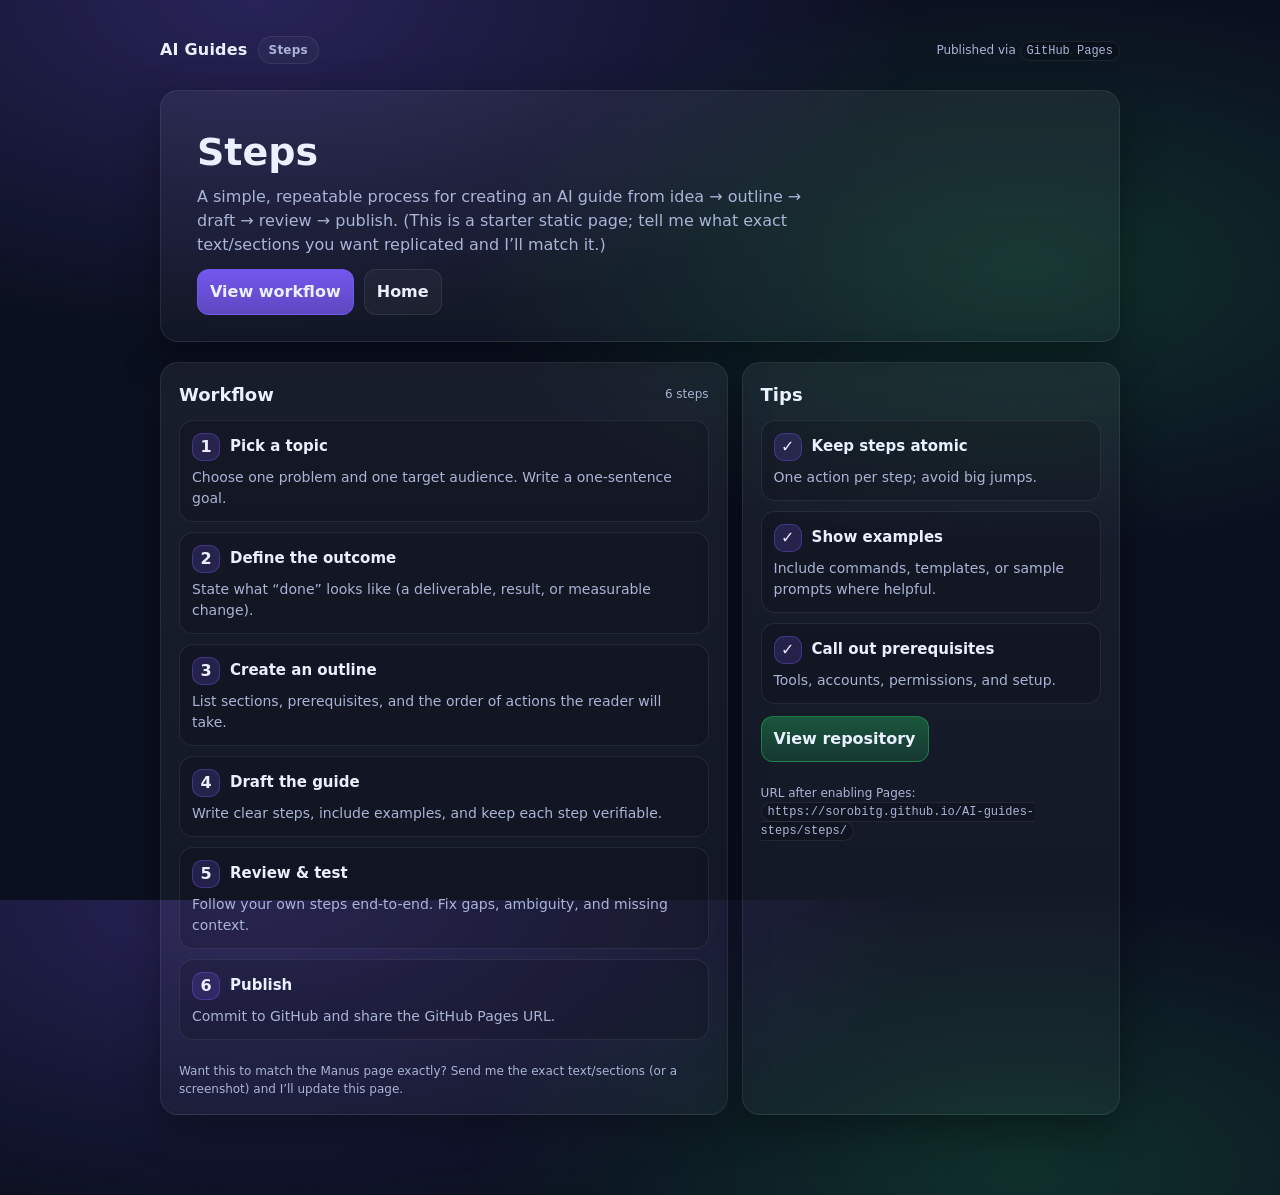
==== steps/index.html @ 9426a4dc "Add GitHub Pages static site and /steps page" ====
<!doctype html>
<html lang="en">
  <head>
    <meta charset="utf-8" />
    <meta name="viewport" content="width=device-width,initial-scale=1" />
    <title>AI Guides – Steps</title>
    <meta name="description" content="Step-by-step workflow for creating AI guides." />
    <link rel="stylesheet" href="../assets/style.css" />
  </head>
  <body>
    <div class="wrap">
      <div class="topbar">
        <div class="brand">
          <span>AI Guides</span>
          <span class="badge">Steps</span>
        </div>
        <div class="small">Published via <span class="code">GitHub Pages</span></div>
      </div>

      <div class="card hero">
        <div class="inner">
          <h1 class="h1">Steps</h1>
          <p class="sub">
            A simple, repeatable process for creating an AI guide from idea → outline → draft → review → publish.
            (This is a starter static page; tell me what exact text/sections you want replicated and I’ll match it.)
          </p>
          <div class="actions">
            <a class="btn primary" href="#workflow">View workflow</a>
            <a class="btn" href="../">Home</a>
          </div>
        </div>
      </div>

      <div class="grid" id="workflow">
        <div class="card">
          <div class="inner">
            <div class="section-title"><h2>Workflow</h2><span class="small">6 steps</span></div>
            <ol class="steps">
              <li class="step">
                <div class="k"><div class="num">1</div><h3>Pick a topic</h3></div>
                <p>Choose one problem and one target audience. Write a one-sentence goal.</p>
              </li>
              <li class="step">
                <div class="k"><div class="num">2</div><h3>Define the outcome</h3></div>
                <p>State what “done” looks like (a deliverable, result, or measurable change).</p>
              </li>
              <li class="step">
                <div class="k"><div class="num">3</div><h3>Create an outline</h3></div>
                <p>List sections, prerequisites, and the order of actions the reader will take.</p>
              </li>
              <li class="step">
                <div class="k"><div class="num">4</div><h3>Draft the guide</h3></div>
                <p>Write clear steps, include examples, and keep each step verifiable.</p>
              </li>
              <li class="step">
                <div class="k"><div class="num">5</div><h3>Review & test</h3></div>
                <p>Follow your own steps end-to-end. Fix gaps, ambiguity, and missing context.</p>
              </li>
              <li class="step">
                <div class="k"><div class="num">6</div><h3>Publish</h3></div>
                <p>Commit to GitHub and share the GitHub Pages URL.</p>
              </li>
            </ol>
            <div class="footer">
              Want this to match the Manus page exactly? Send me the exact text/sections (or a screenshot) and I’ll update this page.
            </div>
          </div>
        </div>

        <div class="card">
          <div class="inner">
            <div class="section-title"><h2>Tips</h2></div>
            <ul class="steps" style="list-style:none">
              <li class="step"><div class="k"><div class="num">✓</div><h3>Keep steps atomic</h3></div><p>One action per step; avoid big jumps.</p></li>
              <li class="step"><div class="k"><div class="num">✓</div><h3>Show examples</h3></div><p>Include commands, templates, or sample prompts where helpful.</p></li>
              <li class="step"><div class="k"><div class="num">✓</div><h3>Call out prerequisites</h3></div><p>Tools, accounts, permissions, and setup.</p></li>
            </ul>
            <div class="actions">
              <a class="btn secondary" href="https://github.com/sorobitg/AI-guides-steps">View repository</a>
            </div>
            <div class="footer">
              URL after enabling Pages: <span class="code">https://sorobitg.github.io/AI-guides-steps/steps/</span>
            </div>
          </div>
        </div>
      </div>
    </div>
  </body>
</html>
---- assets/style.css ----
:root{--bg:#0b1020;--card:#0f1733;--text:#eaf0ff;--muted:#a9b4d6;--accent:#7c5cff;--accent2:#22c55e;--border:rgba(255,255,255,.08);--shadow:0 14px 40px rgba(0,0,0,.35)}*{box-sizing:border-box}html,body{height:100%}body{margin:0;font-family:ui-sans-serif,system-ui,-apple-system,Segoe UI,Roboto,Helvetica,Arial;line-height:1.5;background:radial-gradient(1200px 600px at 20% 0%,rgba(124,92,255,.25),transparent 55%),radial-gradient(1000px 500px at 80% 30%,rgba(34,197,94,.18),transparent 55%),var(--bg);color:var(--text)}a{color:inherit}.wrap{max-width:1000px;margin:0 auto;padding:36px 20px 80px}.topbar{display:flex;align-items:center;justify-content:space-between;gap:16px;margin-bottom:26px}.brand{display:flex;align-items:center;gap:10px;font-weight:800;letter-spacing:.2px}.badge{font-size:12px;color:var(--muted);border:1px solid var(--border);padding:4px 10px;border-radius:999px;background:rgba(255,255,255,.03)}.hero{padding:22px 18px 10px;margin-bottom:14px}.h1{font-size:38px;line-height:1.15;margin:0 0 10px}.sub{color:var(--muted);margin:0;max-width:62ch}.grid{display:grid;grid-template-columns:1fr;gap:14px;margin-top:20px}@media(min-width:860px){.grid{grid-template-columns:1.2fr .8fr}}.card{background:linear-gradient(180deg,rgba(255,255,255,.06),rgba(255,255,255,.03));border:1px solid var(--border);border-radius:18px;box-shadow:var(--shadow)}.card .inner{padding:18px 18px 16px}.section-title{display:flex;align-items:center;justify-content:space-between;gap:12px;margin:0 0 12px}.section-title h2{font-size:18px;margin:0}.steps{list-style:none;margin:0;padding:0;display:flex;flex-direction:column;gap:10px}.step{padding:12px 12px;border-radius:14px;border:1px solid var(--border);background:rgba(0,0,0,.15)}.step .k{display:flex;align-items:center;gap:10px;margin-bottom:6px}.num{width:28px;height:28px;border-radius:10px;background:rgba(124,92,255,.18);display:grid;place-items:center;border:1px solid rgba(124,92,255,.35);font-weight:700}.step h3{margin:0;font-size:15px}.step p{margin:0;color:var(--muted);font-size:14px}.actions{display:flex;flex-wrap:wrap;gap:10px;margin-top:12px}.btn{display:inline-flex;align-items:center;justify-content:center;gap:8px;padding:10px 12px;border-radius:12px;border:1px solid var(--border);background:rgba(255,255,255,.04);text-decoration:none;font-weight:650}.btn.primary{background:linear-gradient(180deg,rgba(124,92,255,.92),rgba(124,92,255,.70));border-color:rgba(124,92,255,.65)}.btn.secondary{background:linear-gradient(180deg,rgba(34,197,94,.35),rgba(34,197,94,.18));border-color:rgba(34,197,94,.45)}.small{font-size:12px;color:var(--muted)}.footer{margin-top:22px;color:var(--muted);font-size:12px}.code{font-family:ui-monospace,SFMono-Regular,Menlo,Monaco,Consolas,monospace;font-size:12px;padding:2px 6px;border:1px solid var(--border);border-radius:10px;background:rgba(0,0,0,.20)}
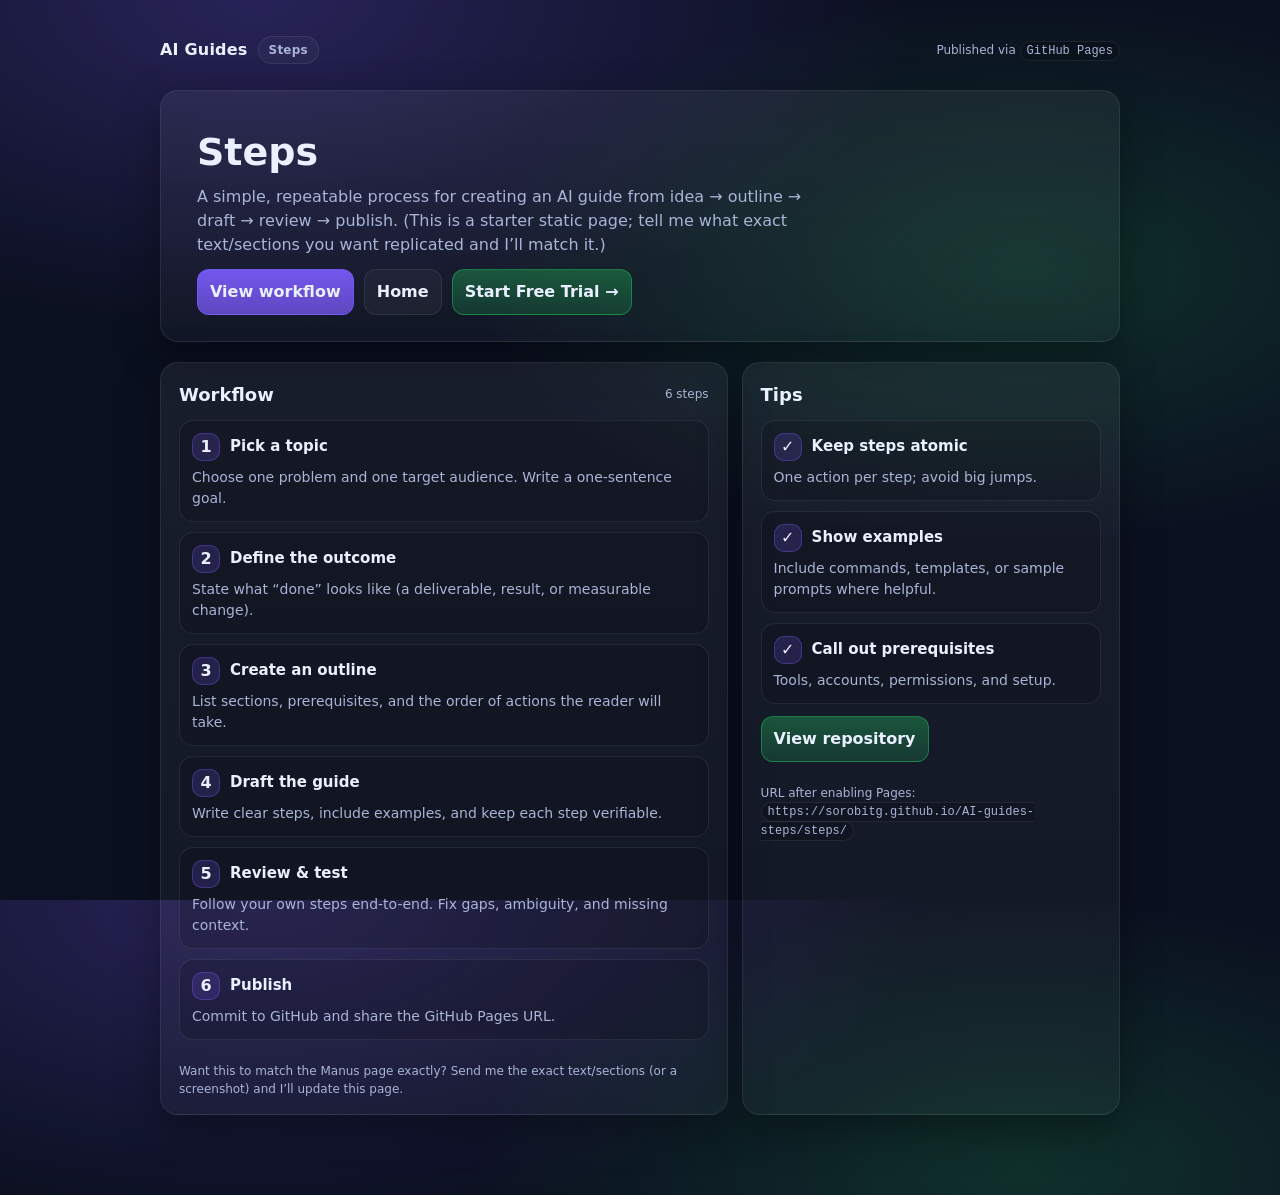
==== commit 2a045d91: "Add GoHighLevel Start Free Trial link to steps page Agent-Logs-Url: https://github.com/sorobitg/AI-g" ====
--- a/steps/index.html
+++ b/steps/index.html
@@ -27,6 +27,7 @@
           <div class="actions">
             <a class="btn primary" href="#workflow">View workflow</a>
             <a class="btn" href="../">Home</a>
+            <a class="btn secondary" href="https://www.gohighlevel.com/?fp_ref=praos-group87" target="_blank" rel="noopener noreferrer">Start Free Trial →</a>
           </div>
         </div>
       </div>
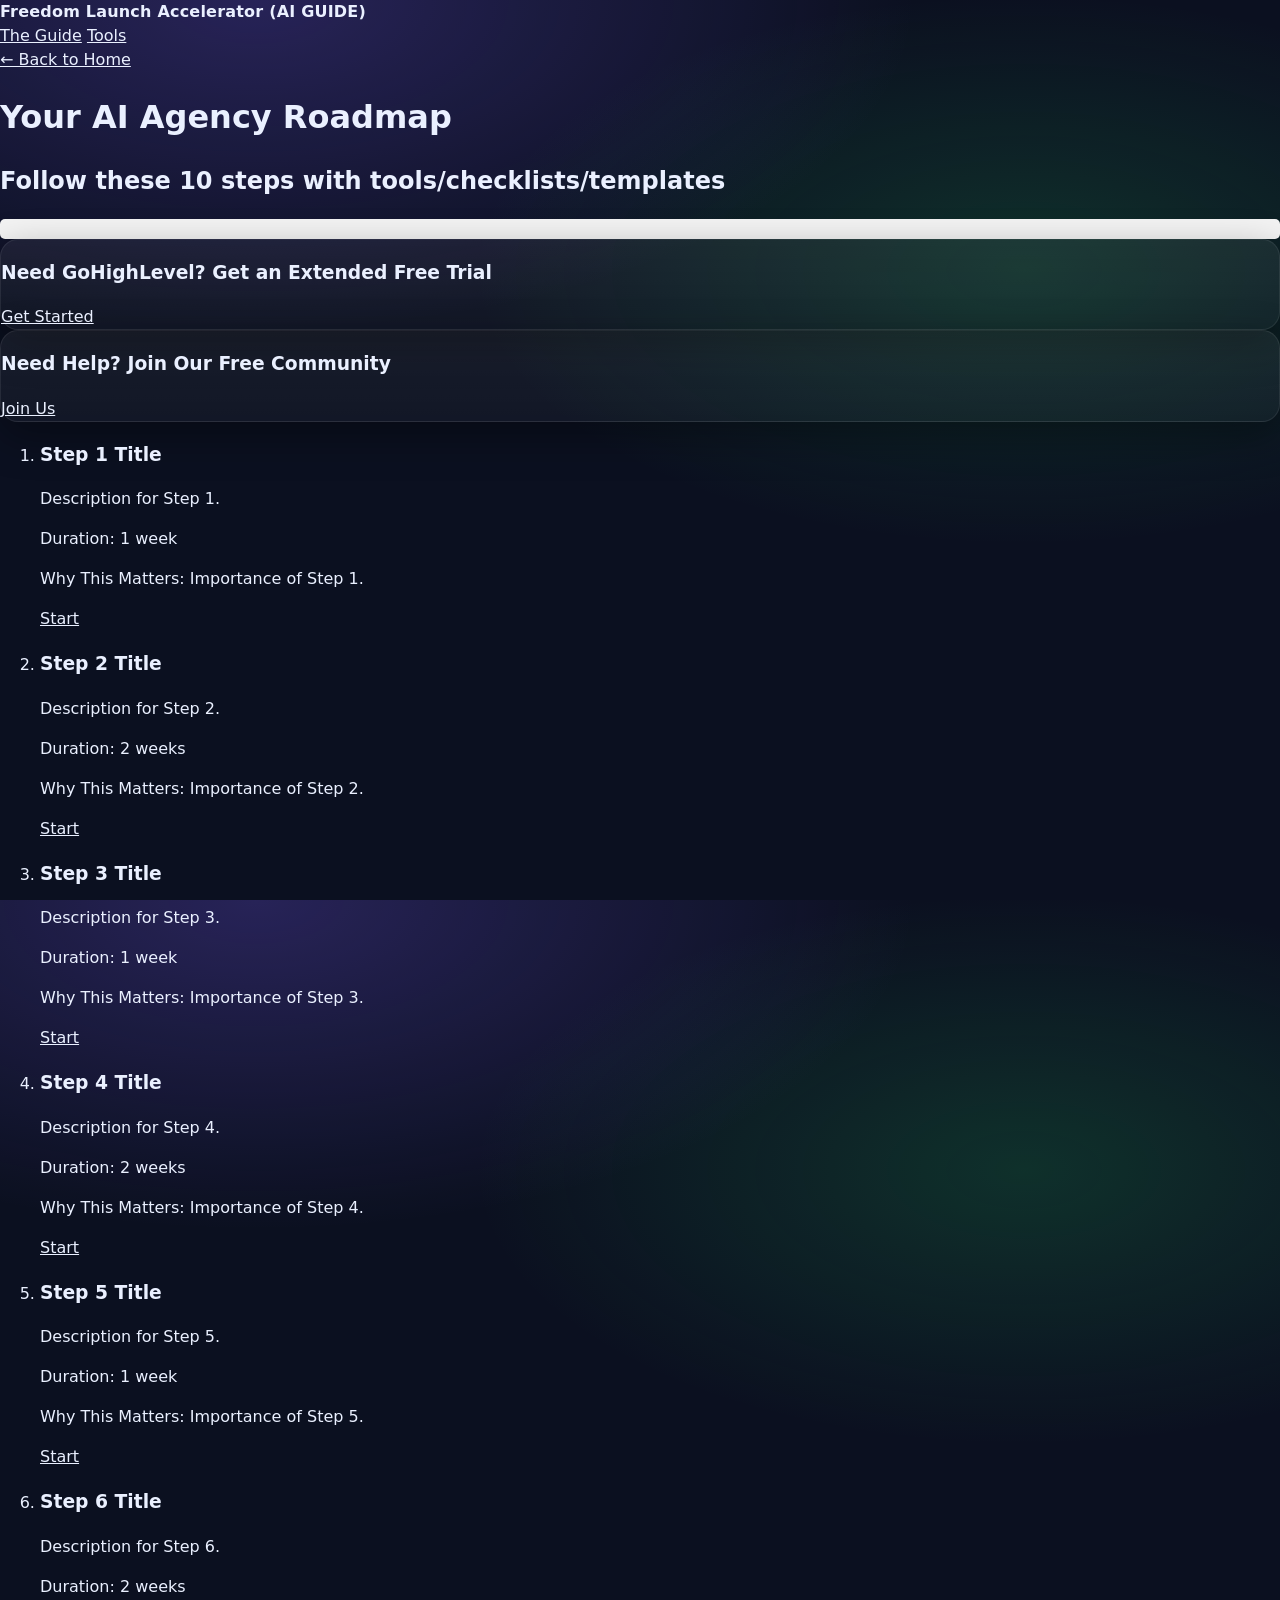
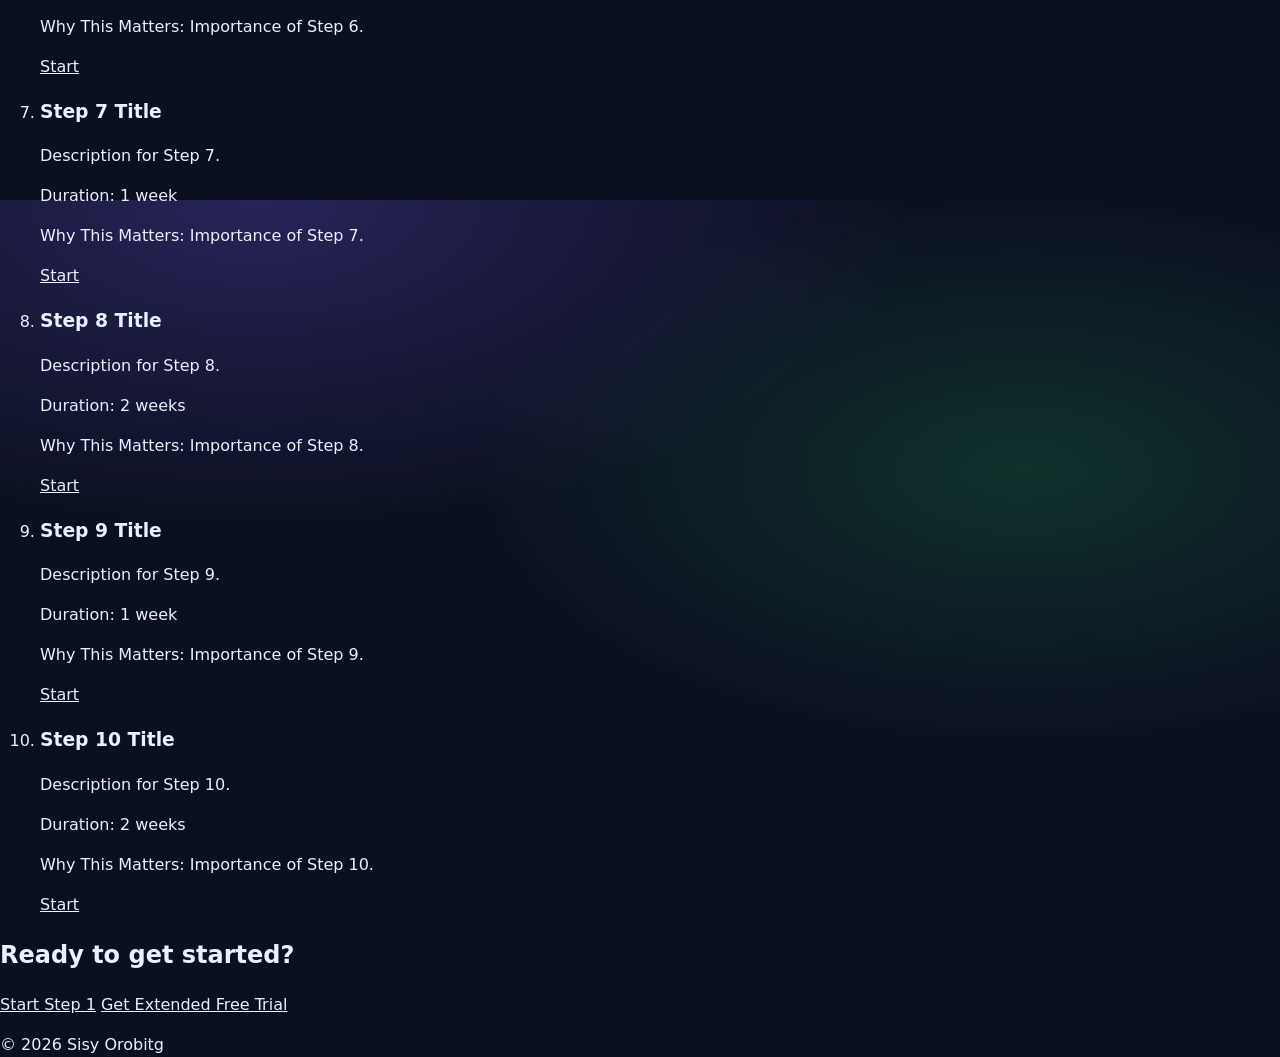
==== commit 455ec844: "Update steps/index.html with AI Agency Roadmap content" ====
--- a/steps/index.html
+++ b/steps/index.html
@@ -1,90 +1,130 @@
-<!doctype html>
+<!DOCTYPE html>
 <html lang="en">
-  <head>
-    <meta charset="utf-8" />
-    <meta name="viewport" content="width=device-width,initial-scale=1" />
-    <title>AI Guides – Steps</title>
-    <meta name="description" content="Step-by-step workflow for creating AI guides." />
-    <link rel="stylesheet" href="../assets/style.css" />
-  </head>
-  <body>
-    <div class="wrap">
-      <div class="topbar">
-        <div class="brand">
-          <span>AI Guides</span>
-          <span class="badge">Steps</span>
-        </div>
-        <div class="small">Published via <span class="code">GitHub Pages</span></div>
-      </div>
+<head>
+    <meta charset="UTF-8">
+    <meta name="viewport" content="width=device-width, initial-scale=1.0">
+    <link rel="stylesheet" href="../assets/style.css">
+    <title>Your AI Agency Roadmap</title>
+    <style>
+        .progress {
+            width: 100%;
+            background-color: #f3f3f3;
+            border-radius: 5px;
+            overflow: hidden;
+        }
+        .progress-bar {
+            width: 0%;
+            height: 20px;
+            background-color: #4caf50;
+        }
+    </style>
+</head>
+<body>
+    <header>
+        <div class="brand">Freedom Launch Accelerator (AI GUIDE)</div>
+        <nav>
+            <a href="#">The Guide</a>
+            <a href="#">Tools</a>
+        </nav>
+    </header>
+    <a href="../">← Back to Home</a>
 
-      <div class="card hero">
-        <div class="inner">
-          <h1 class="h1">Steps</h1>
-          <p class="sub">
-            A simple, repeatable process for creating an AI guide from idea → outline → draft → review → publish.
-            (This is a starter static page; tell me what exact text/sections you want replicated and I’ll match it.)
-          </p>
-          <div class="actions">
-            <a class="btn primary" href="#workflow">View workflow</a>
-            <a class="btn" href="../">Home</a>
-            <a class="btn secondary" href="https://www.gohighlevel.com/?fp_ref=praos-group87" target="_blank" rel="noopener noreferrer">Start Free Trial →</a>
-          </div>
-        </div>
-      </div>
+    <h1>Your AI Agency Roadmap</h1>
+    <h2>Follow these 10 steps with tools/checklists/templates</h2>
+    <div class="progress">
+        <div class="progress-bar" style="width: 0%;"></div>
+    </div>
 
-      <div class="grid" id="workflow">
-        <div class="card">
-          <div class="inner">
-            <div class="section-title"><h2>Workflow</h2><span class="small">6 steps</span></div>
-            <ol class="steps">
-              <li class="step">
-                <div class="k"><div class="num">1</div><h3>Pick a topic</h3></div>
-                <p>Choose one problem and one target audience. Write a one-sentence goal.</p>
-              </li>
-              <li class="step">
-                <div class="k"><div class="num">2</div><h3>Define the outcome</h3></div>
-                <p>State what “done” looks like (a deliverable, result, or measurable change).</p>
-              </li>
-              <li class="step">
-                <div class="k"><div class="num">3</div><h3>Create an outline</h3></div>
-                <p>List sections, prerequisites, and the order of actions the reader will take.</p>
-              </li>
-              <li class="step">
-                <div class="k"><div class="num">4</div><h3>Draft the guide</h3></div>
-                <p>Write clear steps, include examples, and keep each step verifiable.</p>
-              </li>
-              <li class="step">
-                <div class="k"><div class="num">5</div><h3>Review & test</h3></div>
-                <p>Follow your own steps end-to-end. Fix gaps, ambiguity, and missing context.</p>
-              </li>
-              <li class="step">
-                <div class="k"><div class="num">6</div><h3>Publish</h3></div>
-                <p>Commit to GitHub and share the GitHub Pages URL.</p>
-              </li>
-            </ol>
-            <div class="footer">
-              Want this to match the Manus page exactly? Send me the exact text/sections (or a screenshot) and I’ll update this page.
-            </div>
-          </div>
-        </div>
+    <div class="card">
+        <h3>Need GoHighLevel? Get an Extended Free Trial</h3>
+        <a href="https://www.gohighlevel.com/?fp_ref=praos-group87" class="button">Get Started</a>
+    </div>
+    <div class="card">
+        <h3>Need Help? Join Our Free Community</h3>
+        <a href="#" class="button">Join Us</a>
+    </div>
 
-        <div class="card">
-          <div class="inner">
-            <div class="section-title"><h2>Tips</h2></div>
-            <ul class="steps" style="list-style:none">
-              <li class="step"><div class="k"><div class="num">✓</div><h3>Keep steps atomic</h3></div><p>One action per step; avoid big jumps.</p></li>
-              <li class="step"><div class="k"><div class="num">✓</div><h3>Show examples</h3></div><p>Include commands, templates, or sample prompts where helpful.</p></li>
-              <li class="step"><div class="k"><div class="num">✓</div><h3>Call out prerequisites</h3></div><p>Tools, accounts, permissions, and setup.</p></li>
-            </ul>
-            <div class="actions">
-              <a class="btn secondary" href="https://github.com/sorobitg/AI-guides-steps">View repository</a>
-            </div>
-            <div class="footer">
-              URL after enabling Pages: <span class="code">https://sorobitg.github.io/AI-guides-steps/steps/</span>
-            </div>
-          </div>
-        </div>
-      </div>
-    </div>
-  </body>
+    <ol>
+        <li>
+            <h3>Step 1 Title</h3>
+            <p>Description for Step 1.</p>
+            <p>Duration: 1 week</p>
+            <p>Why This Matters: Importance of Step 1.</p>
+            <a href="#" class="button">Start</a>
+        </li>
+        <li>
+            <h3>Step 2 Title</h3>
+            <p>Description for Step 2.</p>
+            <p>Duration: 2 weeks</p>
+            <p>Why This Matters: Importance of Step 2.</p>
+            <a href="#" class="button">Start</a>
+        </li>
+        <li>
+            <h3>Step 3 Title</h3>
+            <p>Description for Step 3.</p>
+            <p>Duration: 1 week</p>
+            <p>Why This Matters: Importance of Step 3.</p>
+            <a href="#" class="button">Start</a>
+        </li>
+        <li>
+            <h3>Step 4 Title</h3>
+            <p>Description for Step 4.</p>
+            <p>Duration: 2 weeks</p>
+            <p>Why This Matters: Importance of Step 4.</p>
+            <a href="#" class="button">Start</a>
+        </li>
+        <li>
+            <h3>Step 5 Title</h3>
+            <p>Description for Step 5.</p>
+            <p>Duration: 1 week</p>
+            <p>Why This Matters: Importance of Step 5.</p>
+            <a href="#" class="button">Start</a>
+        </li>
+        <li>
+            <h3>Step 6 Title</h3>
+            <p>Description for Step 6.</p>
+            <p>Duration: 2 weeks</p>
+            <p>Why This Matters: Importance of Step 6.</p>
+            <a href="#" class="button">Start</a>
+        </li>
+        <li>
+            <h3>Step 7 Title</h3>
+            <p>Description for Step 7.</p>
+            <p>Duration: 1 week</p>
+            <p>Why This Matters: Importance of Step 7.</p>
+            <a href="#" class="button">Start</a>
+        </li>
+        <li>
+            <h3>Step 8 Title</h3>
+            <p>Description for Step 8.</p>
+            <p>Duration: 2 weeks</p>
+            <p>Why This Matters: Importance of Step 8.</p>
+            <a href="#" class="button">Start</a>
+        </li>
+        <li>
+            <h3>Step 9 Title</h3>
+            <p>Description for Step 9.</p>
+            <p>Duration: 1 week</p>
+            <p>Why This Matters: Importance of Step 9.</p>
+            <a href="#" class="button">Start</a>
+        </li>
+        <li>
+            <h3>Step 10 Title</h3>
+            <p>Description for Step 10.</p>
+            <p>Duration: 2 weeks</p>
+            <p>Why This Matters: Importance of Step 10.</p>
+            <a href="#" class="button">Start</a>
+        </li>
+    </ol>
+
+    <section>
+        <h2>Ready to get started?</h2>
+        <a href="#" class="button">Start Step 1</a>
+        <a href="https://www.gohighlevel.com/?fp_ref=praos-group87" class="button">Get Extended Free Trial</a>
+    </section>
+
+    <footer>
+        <p>© 2026 Sisy Orobitg</p>
+    </footer>
+</body>
 </html>
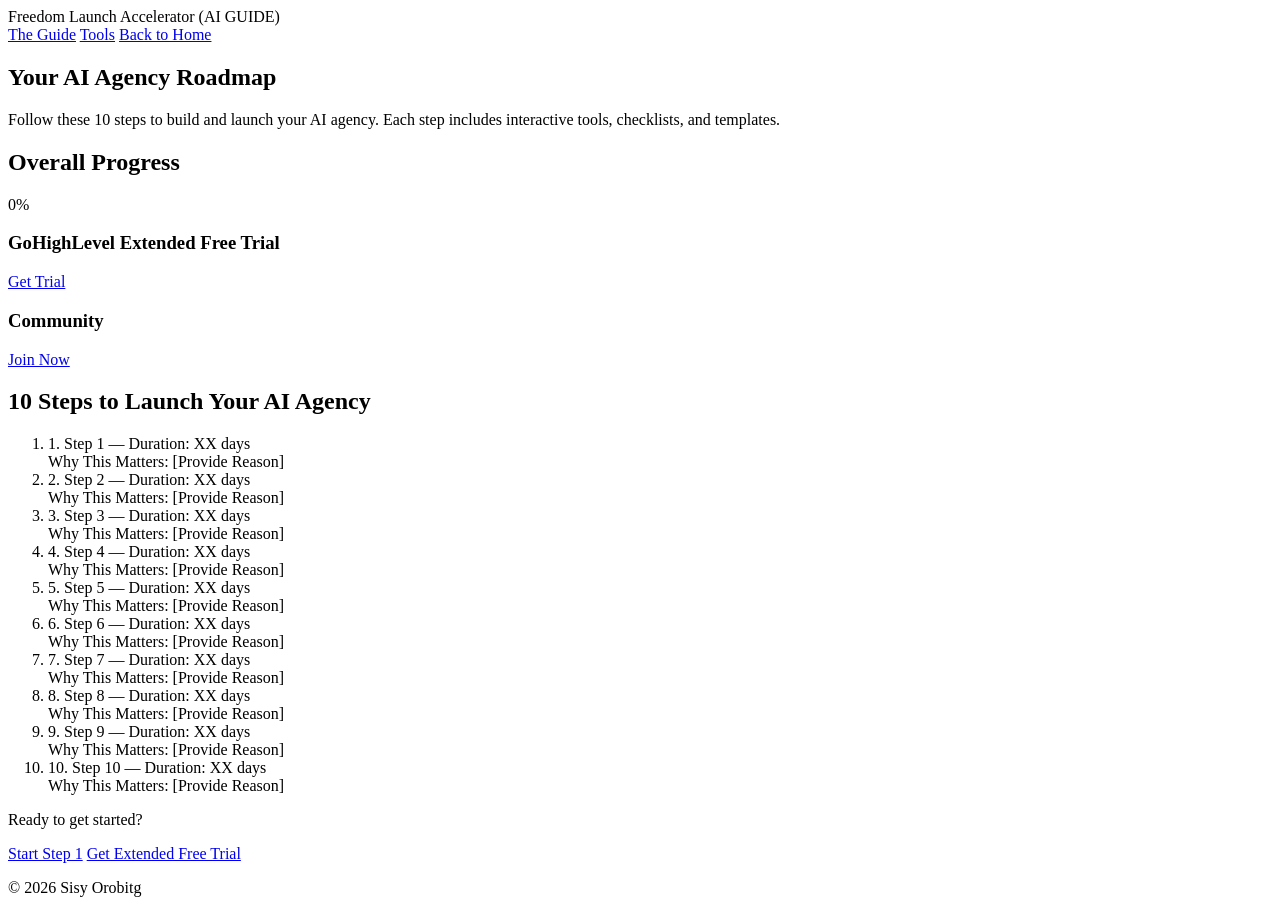
==== commit 73ef3e65: "Updated steps/index.html with redesigned static HTML page." ====
--- a/steps/index.html
+++ b/steps/index.html
@@ -3,128 +3,62 @@
 <head>
     <meta charset="UTF-8">
     <meta name="viewport" content="width=device-width, initial-scale=1.0">
-    <link rel="stylesheet" href="../assets/style.css">
-    <title>Your AI Agency Roadmap</title>
-    <style>
-        .progress {
-            width: 100%;
-            background-color: #f3f3f3;
-            border-radius: 5px;
-            overflow: hidden;
-        }
-        .progress-bar {
-            width: 0%;
-            height: 20px;
-            background-color: #4caf50;
-        }
-    </style>
+    <link rel="stylesheet" href="assets/style.css">
+    <title>Freedom Launch Accelerator (AI GUIDE)</title>
 </head>
 <body>
-    <header>
-        <div class="brand">Freedom Launch Accelerator (AI GUIDE)</div>
-        <nav>
-            <a href="#">The Guide</a>
-            <a href="#">Tools</a>
-        </nav>
-    </header>
-    <a href="../">← Back to Home</a>
-
-    <h1>Your AI Agency Roadmap</h1>
-    <h2>Follow these 10 steps with tools/checklists/templates</h2>
-    <div class="progress">
-        <div class="progress-bar" style="width: 0%;"></div>
+    <div class="wrap">
+        <header class="topbar">
+            <div class="brand">Freedom Launch Accelerator (AI GUIDE)</div>
+            <nav>
+                <a href="#">The Guide</a>
+                <a href="#">Tools</a>
+                <a href="/">Back to Home</a>
+            </nav>
+        </header>
+        <main>
+            <section class="hero">
+                <h1 class="h1">Your AI Agency Roadmap</h1>
+                <p class="sub">Follow these 10 steps to build and launch your AI agency. Each step includes interactive tools, checklists, and templates.</p>
+            </section>
+            <section class="progress">
+                <h2>Overall Progress</h2>
+                <p>0%</p>
+            </section>
+            <section class="cards">
+                <div class="card">
+                    <h3>GoHighLevel Extended Free Trial</h3>
+                    <a href="https://www.gohighlevel.com/?fp_ref=praos-group87" class="btn primary">Get Trial</a>
+                </div>
+                <div class="card">
+                    <h3>Community</h3>
+                    <a href="#" class="btn secondary">Join Now</a>
+                </div>
+            </section>
+            <section class="steps">
+                <h2>10 Steps to Launch Your AI Agency</h2>
+                <ol>
+                    <li class="step"><span class="num">1.</span> Step 1 — Duration: XX days<br>Why This Matters: [Provide Reason]</li>
+                    <li class="step"><span class="num">2.</span> Step 2 — Duration: XX days<br>Why This Matters: [Provide Reason]</li>
+                    <li class="step"><span class="num">3.</span> Step 3 — Duration: XX days<br>Why This Matters: [Provide Reason]</li>
+                    <li class="step"><span class="num">4.</span> Step 4 — Duration: XX days<br>Why This Matters: [Provide Reason]</li>
+                    <li class="step"><span class="num">5.</span> Step 5 — Duration: XX days<br>Why This Matters: [Provide Reason]</li>
+                    <li class="step"><span class="num">6.</span> Step 6 — Duration: XX days<br>Why This Matters: [Provide Reason]</li>
+                    <li class="step"><span class="num">7.</span> Step 7 — Duration: XX days<br>Why This Matters: [Provide Reason]</li>
+                    <li class="step"><span class="num">8.</span> Step 8 — Duration: XX days<br>Why This Matters: [Provide Reason]</li>
+                    <li class="step"><span class="num">9.</span> Step 9 — Duration: XX days<br>Why This Matters: [Provide Reason]</li>
+                    <li class="step"><span class="num">10.</span> Step 10 — Duration: XX days<br>Why This Matters: [Provide Reason]</li>
+                </ol>
+            </section>
+            <section class="cta">
+                <p>Ready to get started?</p>
+                <a href="#" class="btn primary">Start Step 1</a>
+                <a href="https://www.gohighlevel.com/?fp_ref=praos-group87" class="btn secondary">Get Extended Free Trial</a>
+            </section>
+        </main>
+        <footer class="footer">
+            <p>© 2026 Sisy Orobitg</p>
+        </footer>
     </div>
-
-    <div class="card">
-        <h3>Need GoHighLevel? Get an Extended Free Trial</h3>
-        <a href="https://www.gohighlevel.com/?fp_ref=praos-group87" class="button">Get Started</a>
-    </div>
-    <div class="card">
-        <h3>Need Help? Join Our Free Community</h3>
-        <a href="#" class="button">Join Us</a>
-    </div>
-
-    <ol>
-        <li>
-            <h3>Step 1 Title</h3>
-            <p>Description for Step 1.</p>
-            <p>Duration: 1 week</p>
-            <p>Why This Matters: Importance of Step 1.</p>
-            <a href="#" class="button">Start</a>
-        </li>
-        <li>
-            <h3>Step 2 Title</h3>
-            <p>Description for Step 2.</p>
-            <p>Duration: 2 weeks</p>
-            <p>Why This Matters: Importance of Step 2.</p>
-            <a href="#" class="button">Start</a>
-        </li>
-        <li>
-            <h3>Step 3 Title</h3>
-            <p>Description for Step 3.</p>
-            <p>Duration: 1 week</p>
-            <p>Why This Matters: Importance of Step 3.</p>
-            <a href="#" class="button">Start</a>
-        </li>
-        <li>
-            <h3>Step 4 Title</h3>
-            <p>Description for Step 4.</p>
-            <p>Duration: 2 weeks</p>
-            <p>Why This Matters: Importance of Step 4.</p>
-            <a href="#" class="button">Start</a>
-        </li>
-        <li>
-            <h3>Step 5 Title</h3>
-            <p>Description for Step 5.</p>
-            <p>Duration: 1 week</p>
-            <p>Why This Matters: Importance of Step 5.</p>
-            <a href="#" class="button">Start</a>
-        </li>
-        <li>
-            <h3>Step 6 Title</h3>
-            <p>Description for Step 6.</p>
-            <p>Duration: 2 weeks</p>
-            <p>Why This Matters: Importance of Step 6.</p>
-            <a href="#" class="button">Start</a>
-        </li>
-        <li>
-            <h3>Step 7 Title</h3>
-            <p>Description for Step 7.</p>
-            <p>Duration: 1 week</p>
-            <p>Why This Matters: Importance of Step 7.</p>
-            <a href="#" class="button">Start</a>
-        </li>
-        <li>
-            <h3>Step 8 Title</h3>
-            <p>Description for Step 8.</p>
-            <p>Duration: 2 weeks</p>
-            <p>Why This Matters: Importance of Step 8.</p>
-            <a href="#" class="button">Start</a>
-        </li>
-        <li>
-            <h3>Step 9 Title</h3>
-            <p>Description for Step 9.</p>
-            <p>Duration: 1 week</p>
-            <p>Why This Matters: Importance of Step 9.</p>
-            <a href="#" class="button">Start</a>
-        </li>
-        <li>
-            <h3>Step 10 Title</h3>
-            <p>Description for Step 10.</p>
-            <p>Duration: 2 weeks</p>
-            <p>Why This Matters: Importance of Step 10.</p>
-            <a href="#" class="button">Start</a>
-        </li>
-    </ol>
-
-    <section>
-        <h2>Ready to get started?</h2>
-        <a href="#" class="button">Start Step 1</a>
-        <a href="https://www.gohighlevel.com/?fp_ref=praos-group87" class="button">Get Extended Free Trial</a>
-    </section>
-
-    <footer>
-        <p>© 2026 Sisy Orobitg</p>
-    </footer>
 </body>
 </html>
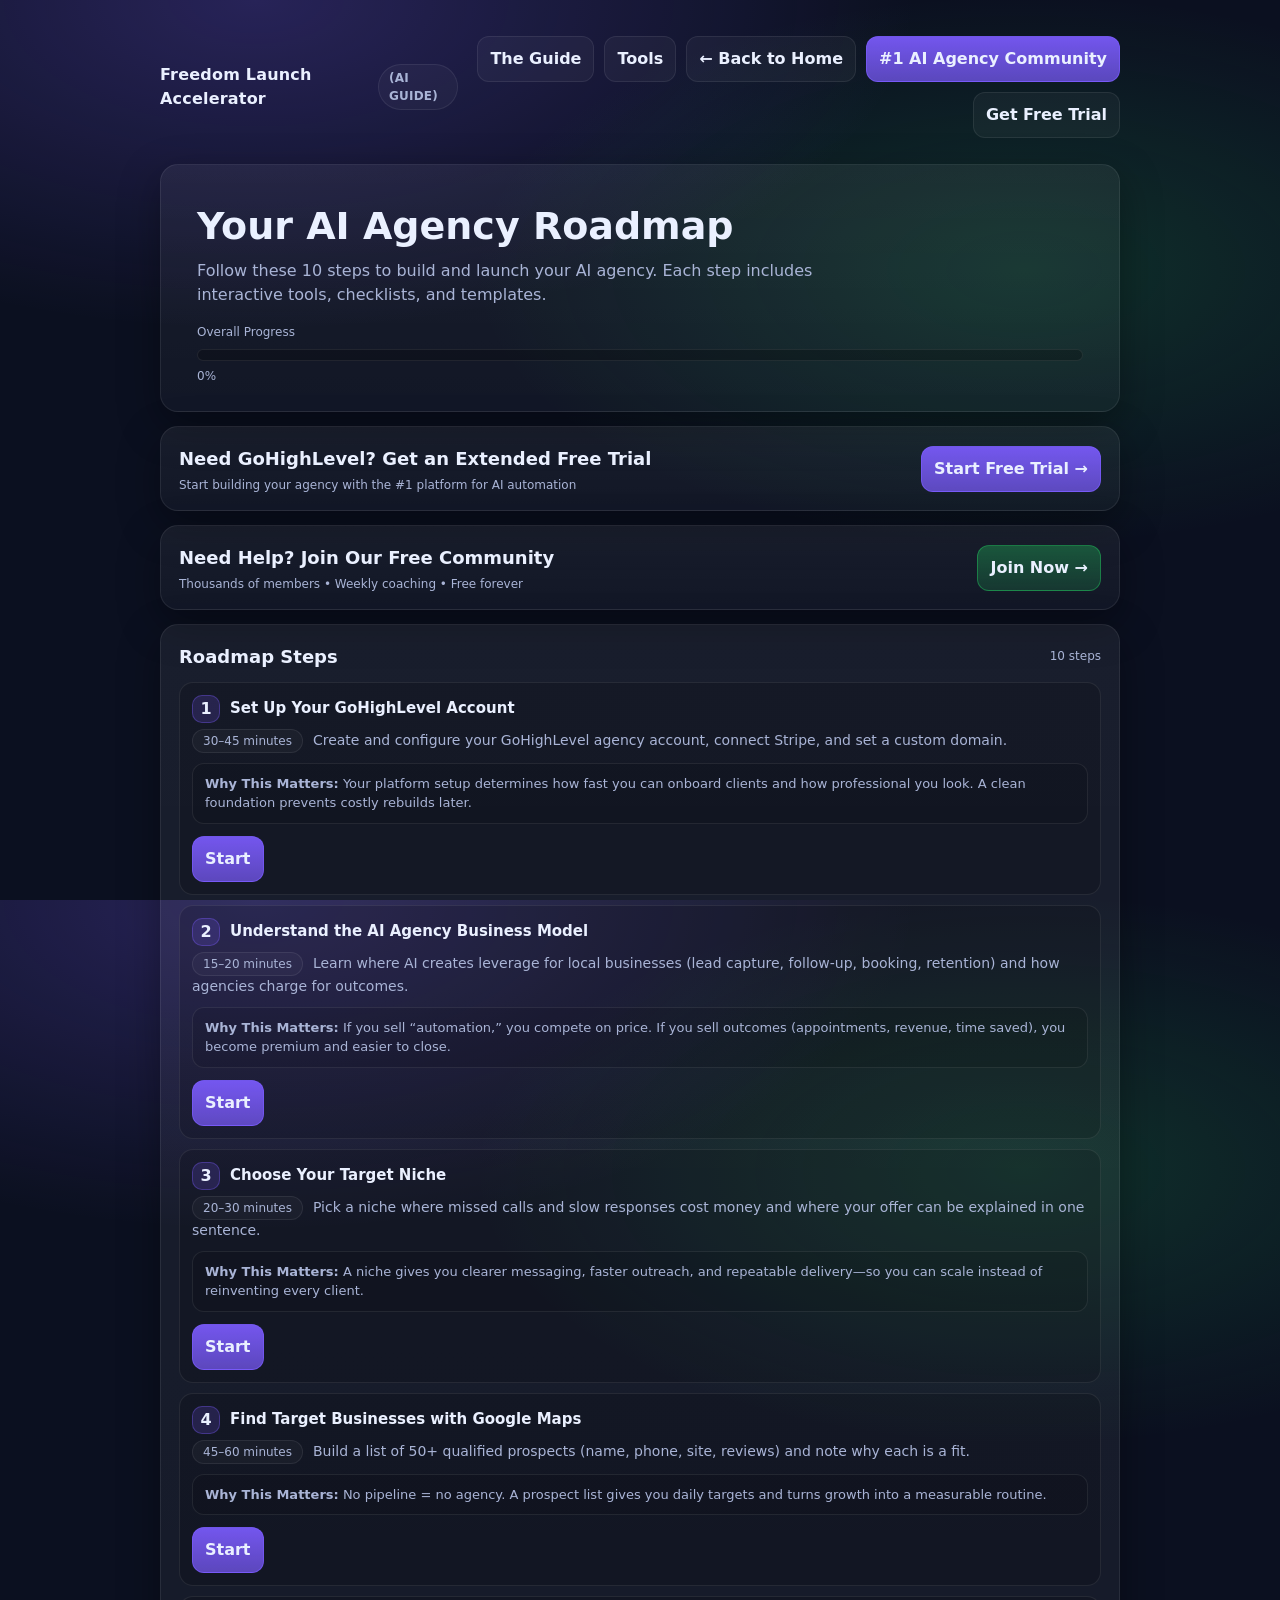
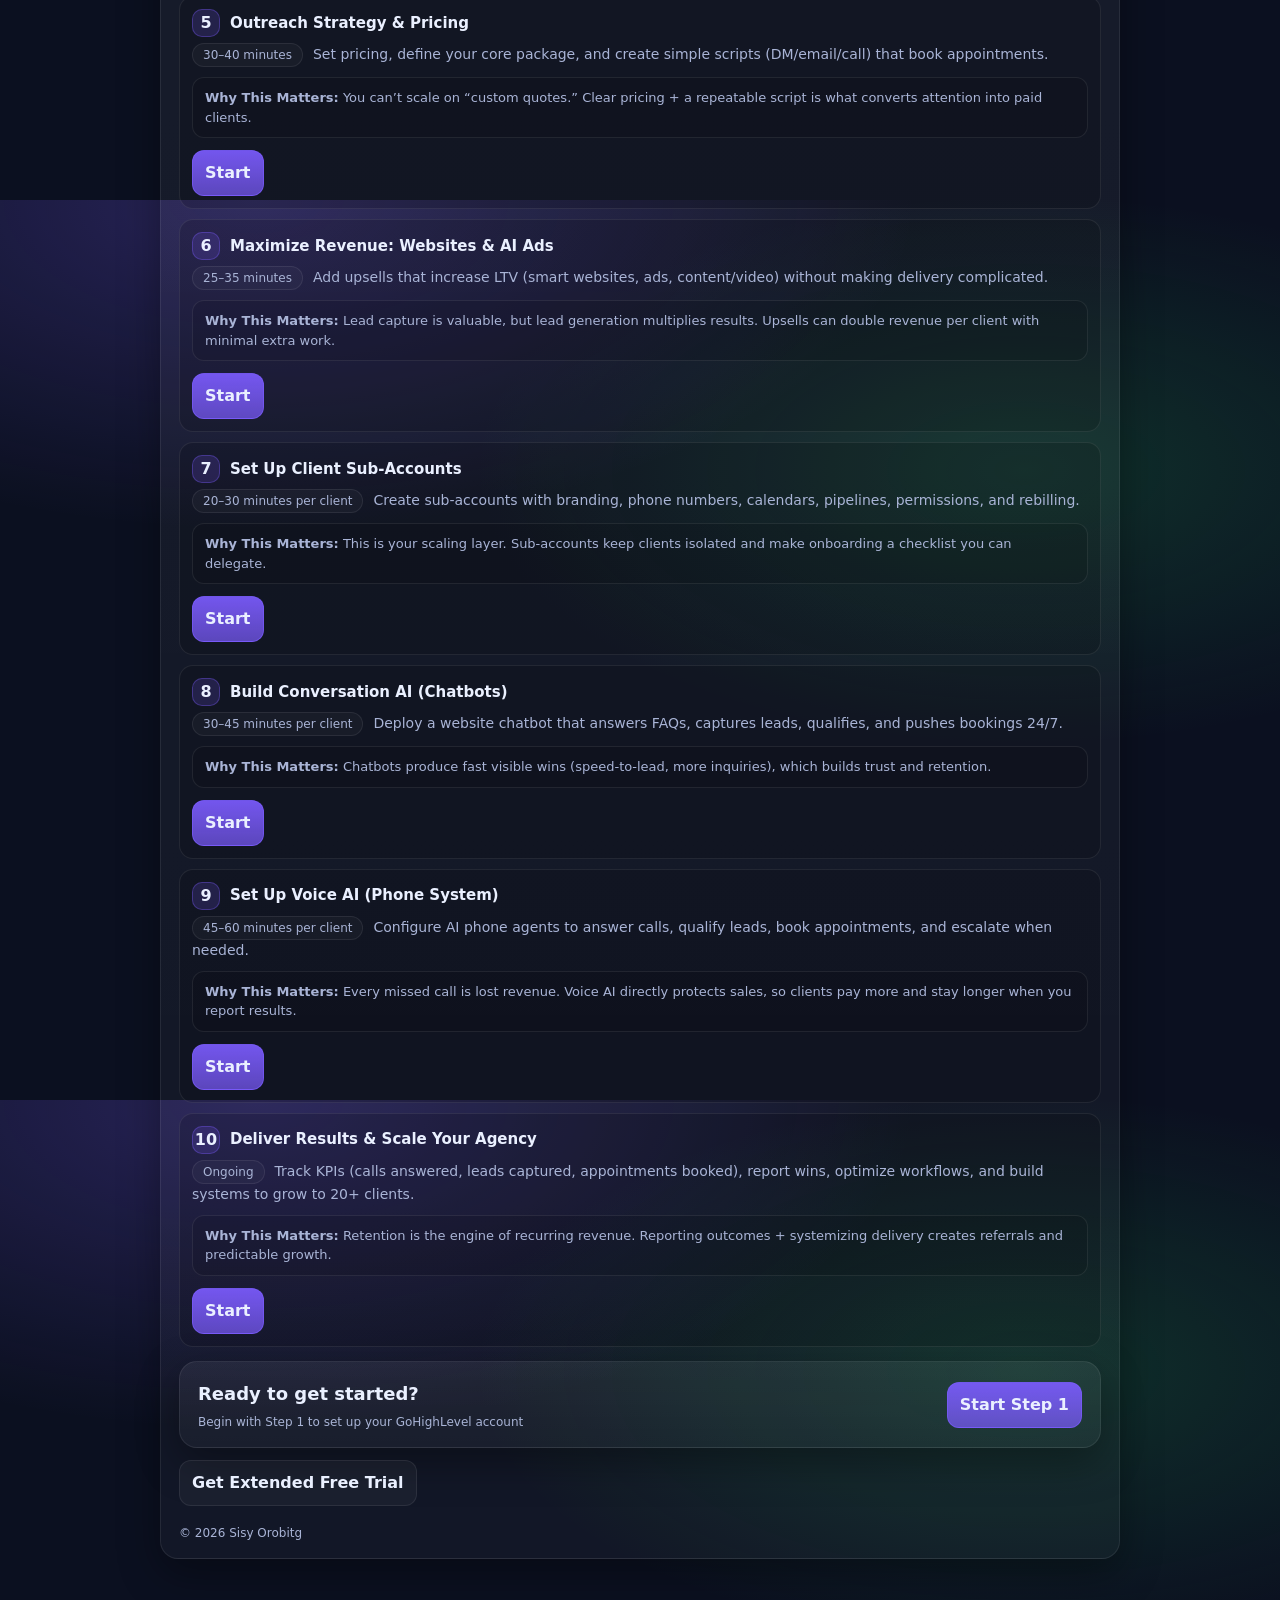
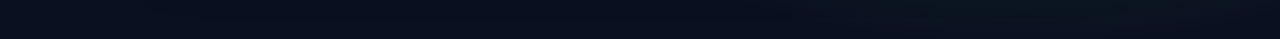
==== commit bc651d32: "Replace steps page with roadmap content and 10 detailed steps." ====
--- a/steps/index.html
+++ b/steps/index.html
@@ -1,64 +1,215 @@
-<!DOCTYPE html>
+<!doctype html>
 <html lang="en">
-<head>
-    <meta charset="UTF-8">
-    <meta name="viewport" content="width=device-width, initial-scale=1.0">
-    <link rel="stylesheet" href="assets/style.css">
-    <title>Freedom Launch Accelerator (AI GUIDE)</title>
-</head>
-<body>
+  <head>
+    <meta charset="utf-8" />
+    <meta name="viewport" content="width=device-width,initial-scale=1" />
+    <title>Your AI Agency Roadmap</title>
+    <meta
+      name="description"
+      content="Follow these 10 steps to build and launch your AI agency. Each step includes interactive tools, checklists, and templates."
+    />
+    <link rel="stylesheet" href="../assets/style.css" />
+    <style>
+      /* page-only styles */
+      .progress {
+        height: 12px;
+        border-radius: 999px;
+        border: 1px solid var(--border);
+        background: rgba(0, 0, 0, 0.25);
+        overflow: hidden;
+      }
+      .progress .bar {
+        height: 100%;
+        width: 0%;
+        background: linear-gradient(
+          90deg,
+          rgba(124, 92, 255, 0.95),
+          rgba(34, 197, 94, 0.75)
+        );
+      }
+      .pill {
+        display: inline-block;
+        font-size: 12px;
+        color: var(--muted);
+        border: 1px solid var(--border);
+        padding: 2px 10px;
+        border-radius: 999px;
+        background: rgba(255, 255, 255, 0.03);
+        margin-right: 10px;
+      }
+      .why {
+        margin-top: 10px;
+        color: var(--muted);
+        font-size: 13px;
+        padding: 10px 12px;
+        border: 1px solid var(--border);
+        border-radius: 12px;
+        background: rgba(0, 0, 0, 0.1);
+      }
+      .navlinks {
+        display: flex;
+        gap: 10px;
+        flex-wrap: wrap;
+        justify-content: flex-end;
+      }
+    </style>
+  </head>
+
+  <body>
     <div class="wrap">
-        <header class="topbar">
-            <div class="brand">Freedom Launch Accelerator (AI GUIDE)</div>
-            <nav>
-                <a href="#">The Guide</a>
-                <a href="#">Tools</a>
-                <a href="/">Back to Home</a>
-            </nav>
-        </header>
-        <main>
-            <section class="hero">
-                <h1 class="h1">Your AI Agency Roadmap</h1>
-                <p class="sub">Follow these 10 steps to build and launch your AI agency. Each step includes interactive tools, checklists, and templates.</p>
-            </section>
-            <section class="progress">
-                <h2>Overall Progress</h2>
-                <p>0%</p>
-            </section>
-            <section class="cards">
-                <div class="card">
-                    <h3>GoHighLevel Extended Free Trial</h3>
-                    <a href="https://www.gohighlevel.com/?fp_ref=praos-group87" class="btn primary">Get Trial</a>
-                </div>
-                <div class="card">
-                    <h3>Community</h3>
-                    <a href="#" class="btn secondary">Join Now</a>
-                </div>
-            </section>
-            <section class="steps">
-                <h2>10 Steps to Launch Your AI Agency</h2>
-                <ol>
-                    <li class="step"><span class="num">1.</span> Step 1 — Duration: XX days<br>Why This Matters: [Provide Reason]</li>
-                    <li class="step"><span class="num">2.</span> Step 2 — Duration: XX days<br>Why This Matters: [Provide Reason]</li>
-                    <li class="step"><span class="num">3.</span> Step 3 — Duration: XX days<br>Why This Matters: [Provide Reason]</li>
-                    <li class="step"><span class="num">4.</span> Step 4 — Duration: XX days<br>Why This Matters: [Provide Reason]</li>
-                    <li class="step"><span class="num">5.</span> Step 5 — Duration: XX days<br>Why This Matters: [Provide Reason]</li>
-                    <li class="step"><span class="num">6.</span> Step 6 — Duration: XX days<br>Why This Matters: [Provide Reason]</li>
-                    <li class="step"><span class="num">7.</span> Step 7 — Duration: XX days<br>Why This Matters: [Provide Reason]</li>
-                    <li class="step"><span class="num">8.</span> Step 8 — Duration: XX days<br>Why This Matters: [Provide Reason]</li>
-                    <li class="step"><span class="num">9.</span> Step 9 — Duration: XX days<br>Why This Matters: [Provide Reason]</li>
-                    <li class="step"><span class="num">10.</span> Step 10 — Duration: XX days<br>Why This Matters: [Provide Reason]</li>
-                </ol>
-            </section>
-            <section class="cta">
-                <p>Ready to get started?</p>
-                <a href="#" class="btn primary">Start Step 1</a>
-                <a href="https://www.gohighlevel.com/?fp_ref=praos-group87" class="btn secondary">Get Extended Free Trial</a>
-            </section>
-        </main>
-        <footer class="footer">
-            <p>© 2026 Sisy Orobitg</p>
-        </footer>
+      <div class="topbar">
+        <div class="brand">
+          <span>Freedom Launch Accelerator</span>
+          <span class="badge">(AI GUIDE)</span>
+        </div>
+
+        <div class="navlinks">
+          <a class="btn" href="#">The Guide</a>
+          <a class="btn" href="#">Tools</a>
+          <a class="btn" href="../">← Back to Home</a>
+          <a class="btn primary" href="#community">#1 AI Agency Community</a>
+          <a class="btn" href="https://www.gohighlevel.com/?fp_ref=praos-group87">Get Free Trial</a>
+        </div>
+      </div>
+
+      <div class="card hero">
+        <div class="inner">
+          <h1 class="h1">Your AI Agency Roadmap</h1>
+          <p class="sub">
+            Follow these 10 steps to build and launch your AI agency. Each step includes interactive tools, checklists, and templates.
+          </p>
+
+          <div style="margin-top: 16px">
+            <div class="small" style="margin-bottom: 8px">Overall Progress</div>
+            <div class="progress" aria-label="Overall Progress">
+              <div class="bar" style="width: 0%"></div>
+            </div>
+            <div class="small" style="margin-top: 6px">0%</div>
+          </div>
+        </div>
+      </div>
+
+      <div class="card" style="margin-top: 14px">
+        <div class="inner" style="display:flex;flex-wrap:wrap;align-items:center;justify-content:space-between;gap:12px">
+          <div>
+            <div class="section-title" style="margin:0 0 4px">
+              <h2 style="margin:0">Need GoHighLevel? Get an Extended Free Trial</h2>
+            </div>
+            <div class="small">Start building your agency with the #1 platform for AI automation</div>
+          </div>
+          <a class="btn primary" href="https://www.gohighlevel.com/?fp_ref=praos-group87">Start Free Trial →</a>
+        </div>
+      </div>
+
+      <div class="card" id="community" style="margin-top: 14px">
+        <div class="inner" style="display:flex;flex-wrap:wrap;align-items:center;justify-content:space-between;gap:12px">
+          <div>
+            <div class="section-title" style="margin:0 0 4px">
+              <h2 style="margin:0">Need Help? Join Our Free Community</h2>
+            </div>
+            <div class="small">Thousands of members • Weekly coaching • Free forever</div>
+          </div>
+          <a class="btn secondary" href="#">Join Now →</a>
+        </div>
+      </div>
+
+      <div class="card" style="margin-top: 14px">
+        <div class="inner">
+          <div class="section-title"><h2>Roadmap Steps</h2><span class="small">10 steps</span></div>
+
+          <ol class="steps">
+            <li class="step">
+              <div class="k"><div class="num">1</div><h3>Set Up Your GoHighLevel Account</h3></div>
+              <p><span class="pill">30–45 minutes</span>Create and configure your GoHighLevel agency account, connect Stripe, and set a custom domain.</p>
+              <div class="why"><strong>Why This Matters:</strong> Your platform setup determines how fast you can onboard clients and how professional you look. A clean foundation prevents costly rebuilds later.</div>
+              <div class="actions"><a class="btn primary" href="#">Start</a></div>
+            </li>
+
+            <li class="step">
+              <div class="k"><div class="num">2</div><h3>Understand the AI Agency Business Model</h3></div>
+              <p><span class="pill">15–20 minutes</span>Learn where AI creates leverage for local businesses (lead capture, follow‑up, booking, retention) and how agencies charge for outcomes.</p>
+              <div class="why"><strong>Why This Matters:</strong> If you sell “automation,” you compete on price. If you sell outcomes (appointments, revenue, time saved), you become premium and easier to close.</div>
+              <div class="actions"><a class="btn primary" href="#">Start</a></div>
+            </li>
+
+            <li class="step">
+              <div class="k"><div class="num">3</div><h3>Choose Your Target Niche</h3></div>
+              <p><span class="pill">20–30 minutes</span>Pick a niche where missed calls and slow responses cost money and where your offer can be explained in one sentence.</p>
+              <div class="why"><strong>Why This Matters:</strong> A niche gives you clearer messaging, faster outreach, and repeatable delivery—so you can scale instead of reinventing every client.</div>
+              <div class="actions"><a class="btn primary" href="#">Start</a></div>
+            </li>
+
+            <li class="step">
+              <div class="k"><div class="num">4</div><h3>Find Target Businesses with Google Maps</h3></div>
+              <p><span class="pill">45–60 minutes</span>Build a list of 50+ qualified prospects (name, phone, site, reviews) and note why each is a fit.</p>
+              <div class="why"><strong>Why This Matters:</strong> No pipeline = no agency. A prospect list gives you daily targets and turns growth into a measurable routine.</div>
+              <div class="actions"><a class="btn primary" href="#">Start</a></div>
+            </li>
+
+            <li class="step">
+              <div class="k"><div class="num">5</div><h3>Outreach Strategy & Pricing</h3></div>
+              <p><span class="pill">30–40 minutes</span>Set pricing, define your core package, and create simple scripts (DM/email/call) that book appointments.</p>
+              <div class="why"><strong>Why This Matters:</strong> You can’t scale on “custom quotes.” Clear pricing + a repeatable script is what converts attention into paid clients.</div>
+              <div class="actions"><a class="btn primary" href="#">Start</a></div>
+            </li>
+
+            <li class="step">
+              <div class="k"><div class="num">6</div><h3>Maximize Revenue: Websites & AI Ads</h3></div>
+              <p><span class="pill">25–35 minutes</span>Add upsells that increase LTV (smart websites, ads, content/video) without making delivery complicated.</p>
+              <div class="why"><strong>Why This Matters:</strong> Lead capture is valuable, but lead generation multiplies results. Upsells can double revenue per client with minimal extra work.</div>
+              <div class="actions"><a class="btn primary" href="#">Start</a></div>
+            </li>
+
+            <li class="step">
+              <div class="k"><div class="num">7</div><h3>Set Up Client Sub‑Accounts</h3></div>
+              <p><span class="pill">20–30 minutes per client</span>Create sub‑accounts with branding, phone numbers, calendars, pipelines, permissions, and rebilling.</p>
+              <div class="why"><strong>Why This Matters:</strong> This is your scaling layer. Sub‑accounts keep clients isolated and make onboarding a checklist you can delegate.</div>
+              <div class="actions"><a class="btn primary" href="#">Start</a></div>
+            </li>
+
+            <li class="step">
+              <div class="k"><div class="num">8</div><h3>Build Conversation AI (Chatbots)</h3></div>
+              <p><span class="pill">30–45 minutes per client</span>Deploy a website chatbot that answers FAQs, captures leads, qualifies, and pushes bookings 24/7.</p>
+              <div class="why"><strong>Why This Matters:</strong> Chatbots produce fast visible wins (speed‑to‑lead, more inquiries), which builds trust and retention.</div>
+              <div class="actions"><a class="btn primary" href="#">Start</a></div>
+            </li>
+
+            <li class="step">
+              <div class="k"><div class="num">9</div><h3>Set Up Voice AI (Phone System)</h3></div>
+              <p><span class="pill">45–60 minutes per client</span>Configure AI phone agents to answer calls, qualify leads, book appointments, and escalate when needed.</p>
+              <div class="why"><strong>Why This Matters:</strong> Every missed call is lost revenue. Voice AI directly protects sales, so clients pay more and stay longer when you report results.</div>
+              <div class="actions"><a class="btn primary" href="#">Start</a></div>
+            </li>
+
+            <li class="step">
+              <div class="k"><div class="num">10</div><h3>Deliver Results & Scale Your Agency</h3></div>
+              <p><span class="pill">Ongoing</span>Track KPIs (calls answered, leads captured, appointments booked), report wins, optimize workflows, and build systems to grow to 20+ clients.</p>
+              <div class="why"><strong>Why This Matters:</strong> Retention is the engine of recurring revenue. Reporting outcomes + systemizing delivery creates referrals and predictable growth.</div>
+              <div class="actions"><a class="btn primary" href="#">Start</a></div>
+            </li>
+          </ol>
+
+          <div class="card" style="margin-top: 14px">
+            <div class="inner" style="display:flex;flex-wrap:wrap;align-items:center;justify-content:space-between;gap:12px">
+              <div>
+                <h2 style="margin:0 0 6px;font-size:18px">Ready to get started?</h2>
+                <div class="small">Begin with Step 1 to set up your GoHighLevel account</div>
+              </div>
+              <a class="btn primary" href="#">Start Step 1</a>
+            </div>
+          </div>
+
+          <div class="actions" style="margin-top: 12px">
+            <a class="btn" href="https://www.gohighlevel.com/?fp_ref=praos-group87">Get Extended Free Trial</a>
+          </div>
+
+          <div class="footer" style="margin-top: 18px">© <span id="y"></span> Sisy Orobitg</div>
+        </div>
+      </div>
     </div>
-</body>
+
+    <script>
+      document.getElementById("y").textContent = new Date().getFullYear();
+    </script>
+  </body>
 </html>
--- a/assets/style.css
+++ b/assets/style.css
@@ -0,0 +1 @@
+:root{--bg:#0b1020;--card:#0f1733;--text:#eaf0ff;--muted:#a9b4d6;--accent:#7c5cff;--accent2:#22c55e;--border:rgba(255,255,255,.08);--shadow:0 14px 40px rgba(0,0,0,.35)}*{box-sizing:border-box}html,body{height:100%}body{margin:0;font-family:ui-sans-serif,system-ui,-apple-system,Segoe UI,Roboto,Helvetica,Arial;line-height:1.5;background:radial-gradient(1200px 600px at 20% 0%,rgba(124,92,255,.25),transparent 55%),radial-gradient(1000px 500px at 80% 30%,rgba(34,197,94,.18),transparent 55%),var(--bg);color:var(--text)}a{color:inherit}.wrap{max-width:1000px;margin:0 auto;padding:36px 20px 80px}.topbar{display:flex;align-items:center;justify-content:space-between;gap:16px;margin-bottom:26px}.brand{display:flex;align-items:center;gap:10px;font-weight:800;letter-spacing:.2px}.badge{font-size:12px;color:var(--muted);border:1px solid var(--border);padding:4px 10px;border-radius:999px;background:rgba(255,255,255,.03)}.hero{padding:22px 18px 10px;margin-bottom:14px}.h1{font-size:38px;line-height:1.15;margin:0 0 10px}.sub{color:var(--muted);margin:0;max-width:62ch}.grid{display:grid;grid-template-columns:1fr;gap:14px;margin-top:20px}@media(min-width:860px){.grid{grid-template-columns:1.2fr .8fr}}.card{background:linear-gradient(180deg,rgba(255,255,255,.06),rgba(255,255,255,.03));border:1px solid var(--border);border-radius:18px;box-shadow:var(--shadow)}.card .inner{padding:18px 18px 16px}.section-title{display:flex;align-items:center;justify-content:space-between;gap:12px;margin:0 0 12px}.section-title h2{font-size:18px;margin:0}.steps{list-style:none;margin:0;padding:0;display:flex;flex-direction:column;gap:10px}.step{padding:12px 12px;border-radius:14px;border:1px solid var(--border);background:rgba(0,0,0,.15)}.step .k{display:flex;align-items:center;gap:10px;margin-bottom:6px}.num{width:28px;height:28px;border-radius:10px;background:rgba(124,92,255,.18);display:grid;place-items:center;border:1px solid rgba(124,92,255,.35);font-weight:700}.step h3{margin:0;font-size:15px}.step p{margin:0;color:var(--muted);font-size:14px}.actions{display:flex;flex-wrap:wrap;gap:10px;margin-top:12px}.btn{display:inline-flex;align-items:center;justify-content:center;gap:8px;padding:10px 12px;border-radius:12px;border:1px solid var(--border);background:rgba(255,255,255,.04);text-decoration:none;font-weight:650}.btn.primary{background:linear-gradient(180deg,rgba(124,92,255,.92),rgba(124,92,255,.70));border-color:rgba(124,92,255,.65)}.btn.secondary{background:linear-gradient(180deg,rgba(34,197,94,.35),rgba(34,197,94,.18));border-color:rgba(34,197,94,.45)}.small{font-size:12px;color:var(--muted)}.footer{margin-top:22px;color:var(--muted);font-size:12px}.code{font-family:ui-monospace,SFMono-Regular,Menlo,Monaco,Consolas,monospace;font-size:12px;padding:2px 6px;border:1px solid var(--border);border-radius:10px;background:rgba(0,0,0,.20)}
